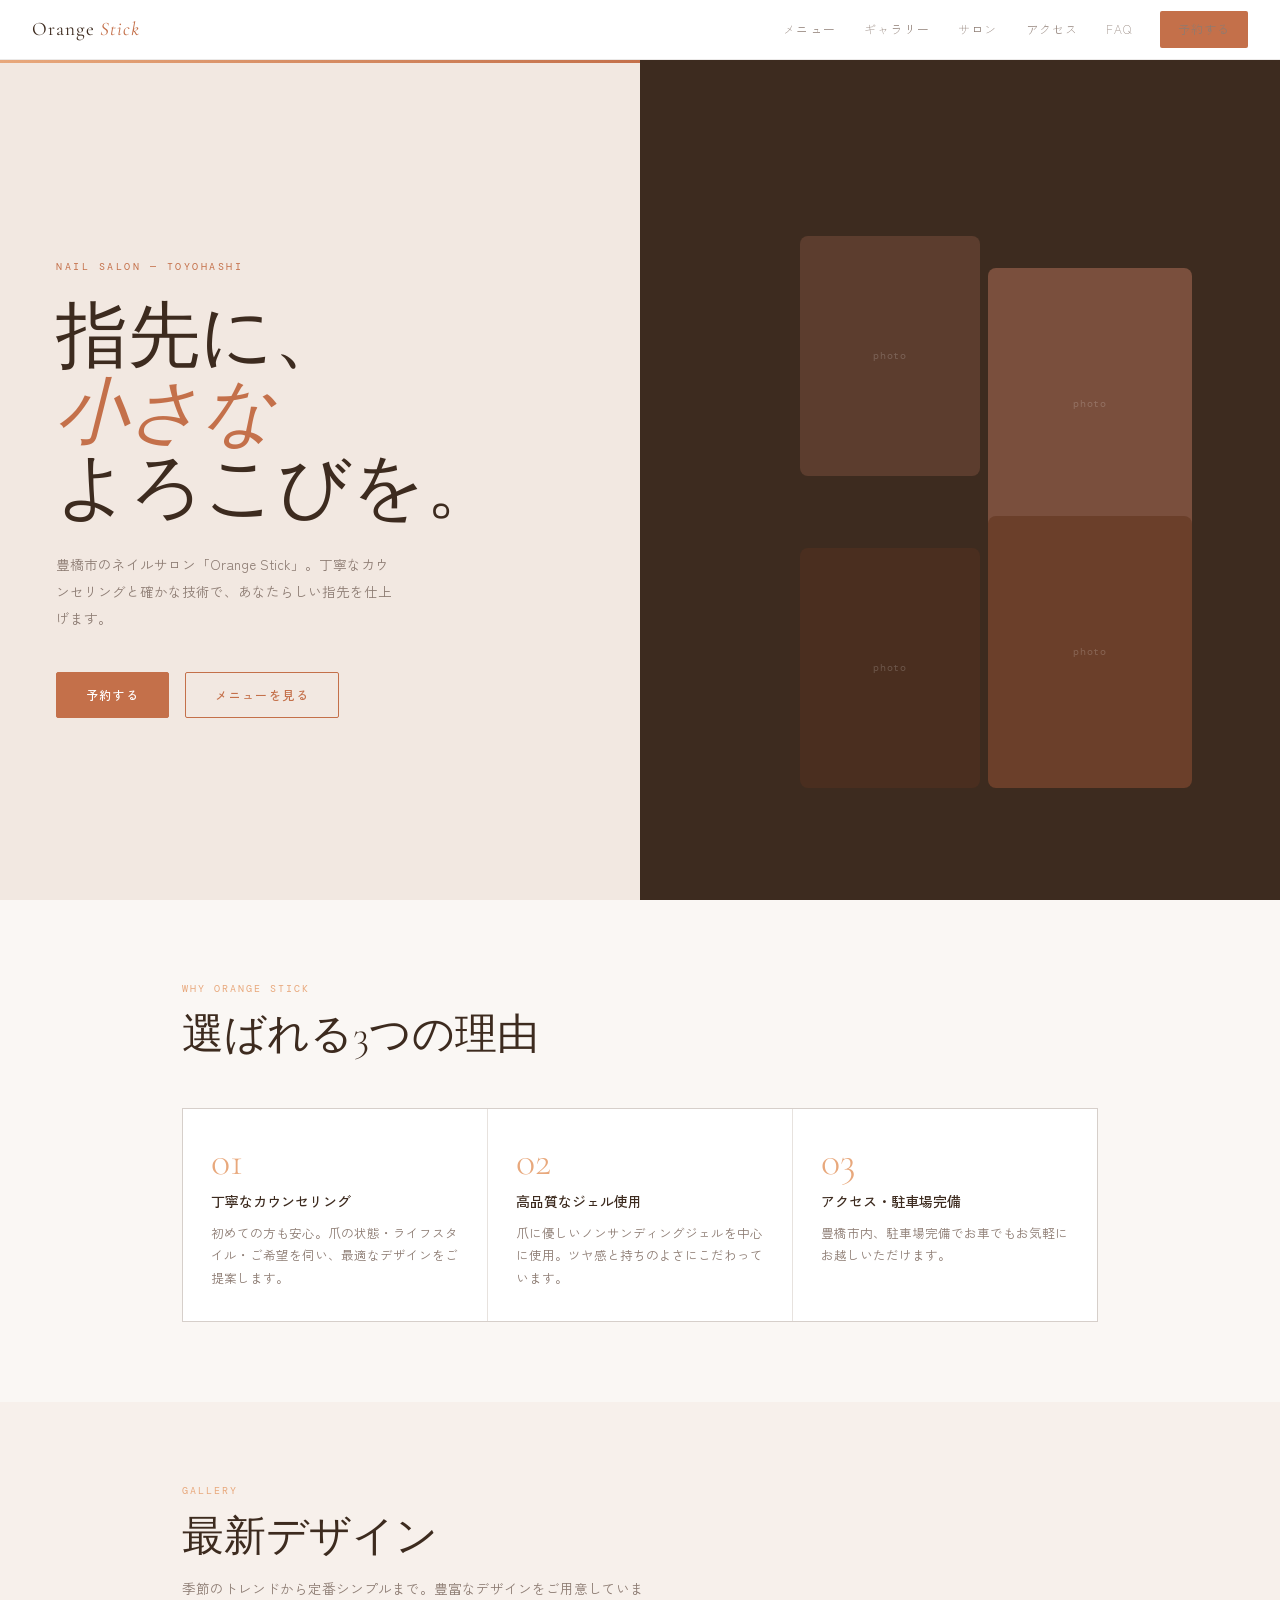
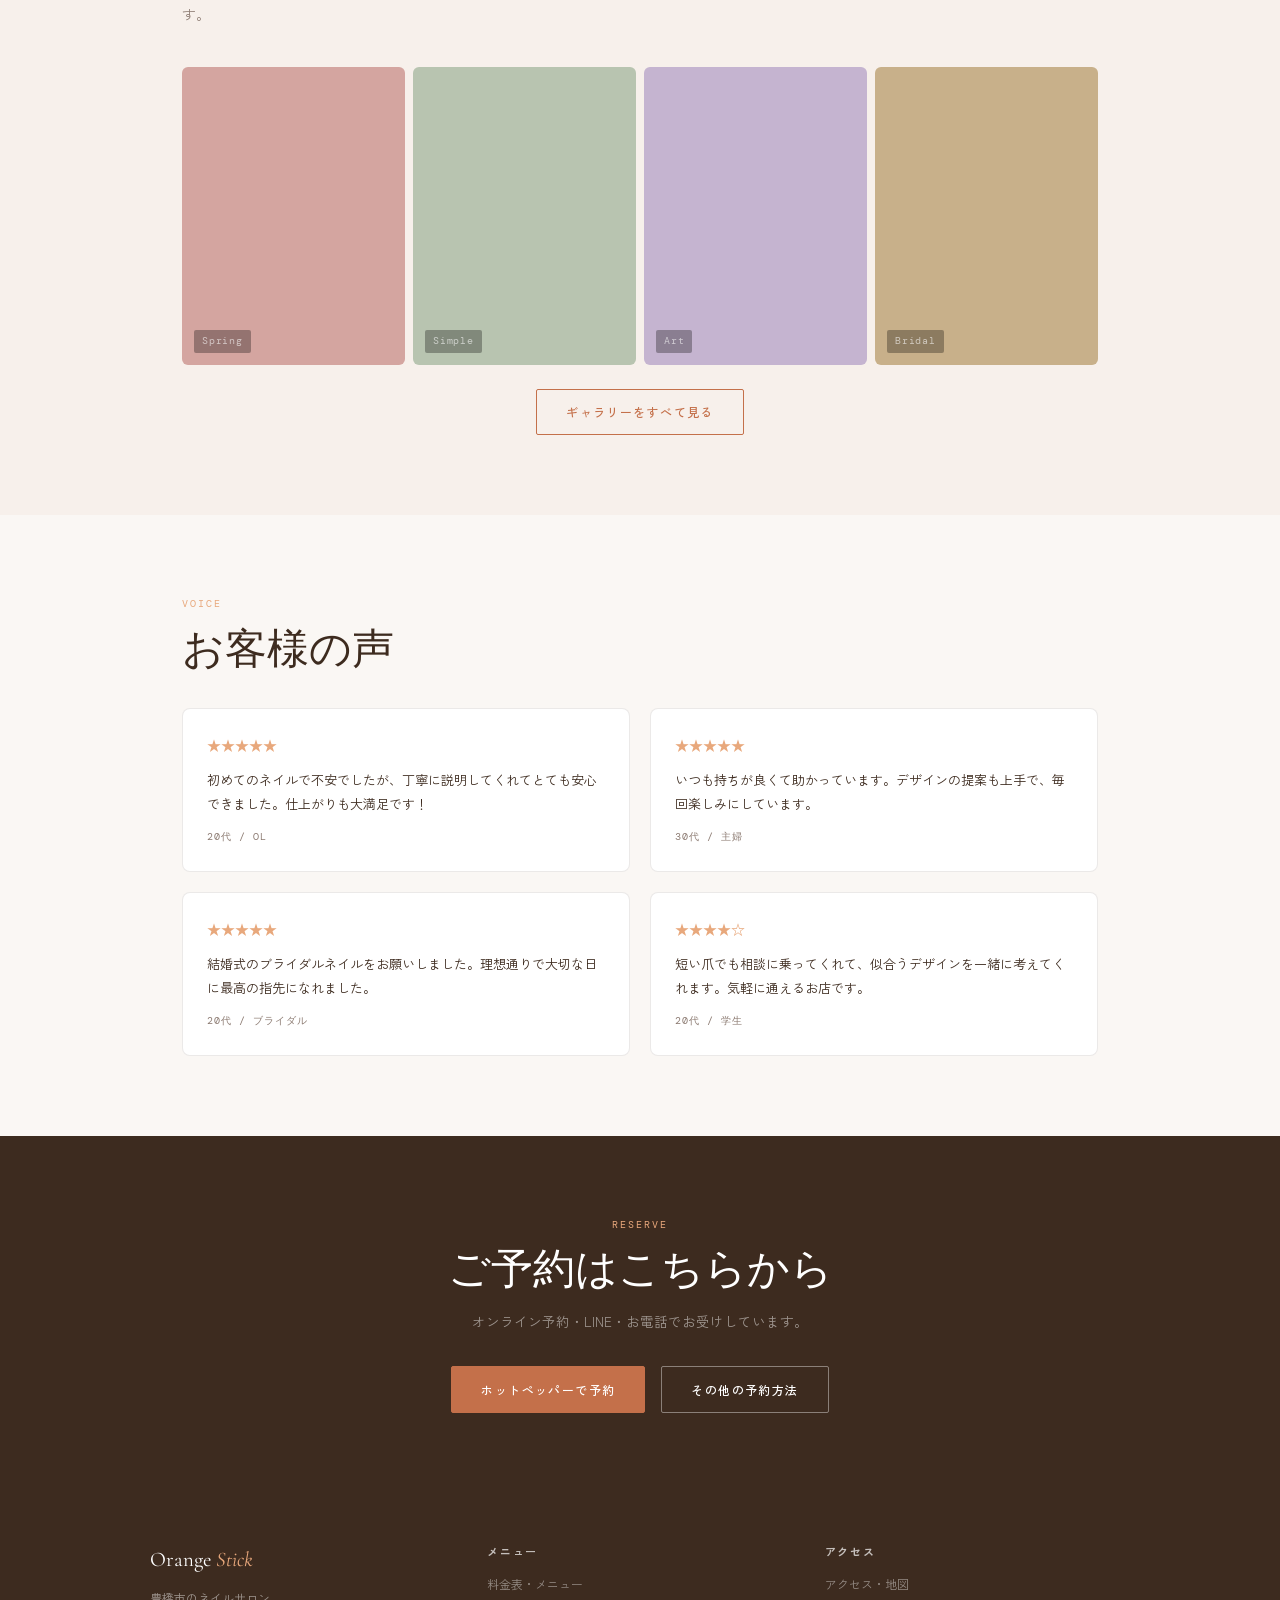
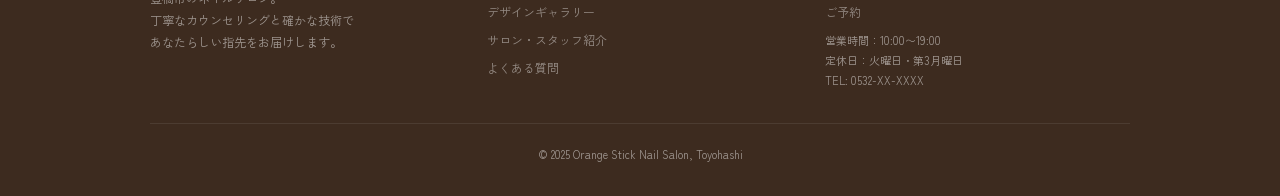
==== index.html @ 8ab4b790 "Add files via upload" ====
<!DOCTYPE html>
<html lang="ja">
<head>
<meta charset="UTF-8">
<meta name="viewport" content="width=device-width, initial-scale=1.0">
<title>Orange Stick — 豊橋のネイルサロン</title>
<link rel="preconnect" href="https://fonts.googleapis.com">
<link rel="preconnect" href="https://fonts.gstatic.com" crossorigin>
<link href="https://fonts.googleapis.com/css2?family=Cormorant+Garamond:ital,wght@0,300;0,400;0,600;1,300;1,400&family=Zen+Kaku+Gothic+New:wght@300;400;500&family=DM+Mono:wght@400;500&display=swap" rel="stylesheet">
<link rel="stylesheet" href="style.css">
<style>
.hero {
  min-height: calc(100vh - var(--nav-h));
  display: grid;
  grid-template-columns: 1fr 1fr;
  overflow: hidden;
}
.hero-left {
  background: var(--blush);
  padding: 5rem 3.5rem 4rem;
  display: flex; flex-direction: column; justify-content: center;
  position: relative;
}
.hero-left::before {
  content: '';
  position: absolute; top: 0; left: 0; right: 0;
  height: 3px;
  background: linear-gradient(90deg, var(--peach), var(--terra));
}
.hero-kicker {
  font-family: var(--mono);
  font-size: 10px;
  letter-spacing: .25em;
  text-transform: uppercase;
  color: var(--terra);
  margin-bottom: 1.5rem;
}
.hero-h1 {
  font-family: var(--serif);
  font-weight: 300;
  font-size: clamp(2.8rem, 6vw, 4.5rem);
  line-height: 1.05;
  margin-bottom: 1.5rem;
  color: var(--deep);
}
.hero-h1 em { font-style: italic; color: var(--terra); }
.hero-sub {
  font-size: 13.5px;
  color: var(--stone);
  line-height: 2;
  max-width: 340px;
  margin-bottom: 2.5rem;
}
.hero-btns { display: flex; gap: 1rem; flex-wrap: wrap; }
.hero-right {
  background: var(--deep);
  display: flex; align-items: center; justify-content: center;
  position: relative;
  overflow: hidden;
}
.hero-right-inner {
  width: 80%; max-width: 320px;
  display: grid; grid-template-columns: 1fr 1fr; grid-template-rows: 1fr 1fr;
  gap: 8px;
}
.nail-ph {
  border-radius: 8px;
  display: flex; align-items: center; justify-content: center;
  font-family: var(--mono); font-size: 10px;
  color: rgba(255,255,255,.2);
  letter-spacing: .08em;
}
.nail-ph:nth-child(1) { background: #5C3D2E; aspect-ratio:3/4; }
.nail-ph:nth-child(2) { background: #7A4F3D; aspect-ratio:3/4; grid-row: span 1; margin-top: 2rem; }
.nail-ph:nth-child(3) { background: #4A2E1F; aspect-ratio:3/4; }
.nail-ph:nth-child(4) { background: #6B3F2A; aspect-ratio:3/4; margin-top: -2rem; }

/* ── 3 STRENGTHS ── */
.strength-grid {
  display: grid; grid-template-columns: repeat(3, 1fr);
  gap: 1px; background: var(--rule);
  border: 1px solid var(--rule);
  margin-top: 3rem;
}
.strength-item {
  background: var(--white);
  padding: 2rem 1.75rem;
}
.strength-num {
  font-family: var(--serif);
  font-size: 2.5rem;
  font-weight: 300;
  color: var(--peach);
  line-height: 1;
  margin-bottom: .5rem;
}
.strength-title { font-weight: 500; font-size: 14px; margin-bottom: .4rem; }
.strength-body { font-size: 12.5px; color: var(--stone); line-height: 1.8; }

/* ── LATEST DESIGNS ── */
.design-row {
  display: grid;
  grid-template-columns: repeat(4, 1fr);
  gap: 8px; margin-top: 2rem;
}
.design-ph {
  aspect-ratio: 3/4;
  border-radius: 6px;
  display: flex; align-items: flex-end;
  padding: .75rem;
  position: relative;
  overflow: hidden;
}
.design-ph::after {
  content: attr(data-label);
  font-family: var(--mono); font-size: 10px;
  letter-spacing: .08em;
  color: rgba(255,255,255,.6);
  background: rgba(0,0,0,.3);
  padding: 2px 8px; border-radius: 2px;
}
.design-ph:nth-child(1) { background: #D4A5A0; }
.design-ph:nth-child(2) { background: #B8C4B0; }
.design-ph:nth-child(3) { background: #C5B4D0; }
.design-ph:nth-child(4) { background: #C8B08A; }

/* ── VOICE ── */
.voice-grid { display: grid; grid-template-columns: 1fr 1fr; gap: 1.25rem; margin-top: 2rem; }
.voice-card {
  background: var(--white);
  border: 1px solid var(--rule);
  border-radius: 8px;
  padding: 1.5rem;
}
.voice-stars { color: var(--peach); font-size: 14px; margin-bottom: .6rem; }
.voice-text { font-size: 13px; line-height: 1.85; color: var(--deep); margin-bottom: .75rem; }
.voice-name { font-family: var(--mono); font-size: 10px; letter-spacing: .1em; color: var(--stone); }

@media (max-width: 680px) {
  .hero { grid-template-columns: 1fr; }
  .hero-right { min-height: 50vw; }
  .strength-grid { grid-template-columns: 1fr; }
  .design-row { grid-template-columns: 1fr 1fr; }
  .voice-grid { grid-template-columns: 1fr; }
}
</style>
</head>
<body>
<nav>
  <a href="index.html" class="nav-logo">Orange <span>Stick</span></a>
  <div class="nav-links" id="nav-links">
    <a href="menu.html">メニュー</a>
    <a href="gallery.html">ギャラリー</a>
    <a href="salon.html">サロン</a>
    <a href="access.html">アクセス</a>
    <a href="faq.html">FAQ</a>
    <a href="reserve.html" class="nav-reserve">予約する</a>
  </div>
  <button class="nav-hamburger" aria-label="メニュー" onclick="document.getElementById('nav-links').classList.toggle('open')">
    <svg width="22" height="22" viewBox="0 0 22 22" fill="none" stroke="#3D2B1F" stroke-width="1.5" stroke-linecap="round">
      <line x1="3" y1="7" x2="19" y2="7"/><line x1="3" y1="11" x2="19" y2="11"/><line x1="3" y1="15" x2="19" y2="15"/>
    </svg>
  </button>
</nav>

<!-- HERO -->
<div class="hero">
  <div class="hero-left">
    <div class="hero-kicker">Nail Salon — Toyohashi</div>
    <h1 class="hero-h1">指先に、<br><em>小さな</em><br>よろこびを。</h1>
    <p class="hero-sub">豊橋市のネイルサロン「Orange Stick」。丁寧なカウンセリングと確かな技術で、あなたらしい指先を仕上げます。</p>
    <div class="hero-btns">
      <a href="reserve.html" class="btn btn-primary">予約する</a>
      <a href="menu.html" class="btn btn-outline">メニューを見る</a>
    </div>
  </div>
  <div class="hero-right">
    <div class="hero-right-inner">
      <div class="nail-ph" data-label="Spring">photo</div>
      <div class="nail-ph" data-label="Simple">photo</div>
      <div class="nail-ph" data-label="Art">photo</div>
      <div class="nail-ph" data-label="Bridal">photo</div>
    </div>
  </div>
</div>

<!-- 3 STRENGTHS -->
<section>
  <div class="container">
    <div class="sec-eyebrow">Why Orange Stick</div>
    <h2 class="sec-h2 reveal">選ばれる3つの理由</h2>
    <div class="strength-grid reveal">
      <div class="strength-item">
        <div class="strength-num">01</div>
        <div class="strength-title">丁寧なカウンセリング</div>
        <div class="strength-body">初めての方も安心。爪の状態・ライフスタイル・ご希望を伺い、最適なデザインをご提案します。</div>
      </div>
      <div class="strength-item">
        <div class="strength-num">02</div>
        <div class="strength-title">高品質なジェル使用</div>
        <div class="strength-body">爪に優しいノンサンディングジェルを中心に使用。ツヤ感と持ちのよさにこだわっています。</div>
      </div>
      <div class="strength-item">
        <div class="strength-num">03</div>
        <div class="strength-title">アクセス・駐車場完備</div>
        <div class="strength-body">豊橋市内、駐車場完備でお車でもお気軽にお越しいただけます。</div>
      </div>
    </div>
  </div>
</section>

<!-- LATEST DESIGNS -->
<section class="alt">
  <div class="container">
    <div class="sec-eyebrow">Gallery</div>
    <h2 class="sec-h2 reveal">最新デザイン</h2>
    <p class="sec-lead reveal">季節のトレンドから定番シンプルまで。豊富なデザインをご用意しています。</p>
    <div class="design-row reveal">
      <div class="design-ph" data-label="Spring"></div>
      <div class="design-ph" data-label="Simple"></div>
      <div class="design-ph" data-label="Art"></div>
      <div class="design-ph" data-label="Bridal"></div>
    </div>
    <div style="margin-top:1.5rem; text-align:center;">
      <a href="gallery.html" class="btn btn-outline">ギャラリーをすべて見る</a>
    </div>
  </div>
</section>

<!-- VOICE -->
<section>
  <div class="container">
    <div class="sec-eyebrow">Voice</div>
    <h2 class="sec-h2 reveal">お客様の声</h2>
    <div class="voice-grid reveal">
      <div class="voice-card">
        <div class="voice-stars">★★★★★</div>
        <p class="voice-text">初めてのネイルで不安でしたが、丁寧に説明してくれてとても安心できました。仕上がりも大満足です！</p>
        <div class="voice-name">20代 / OL</div>
      </div>
      <div class="voice-card">
        <div class="voice-stars">★★★★★</div>
        <p class="voice-text">いつも持ちが良くて助かっています。デザインの提案も上手で、毎回楽しみにしています。</p>
        <div class="voice-name">30代 / 主婦</div>
      </div>
      <div class="voice-card">
        <div class="voice-stars">★★★★★</div>
        <p class="voice-text">結婚式のブライダルネイルをお願いしました。理想通りで大切な日に最高の指先になれました。</p>
        <div class="voice-name">20代 / ブライダル</div>
      </div>
      <div class="voice-card">
        <div class="voice-stars">★★★★☆</div>
        <p class="voice-text">短い爪でも相談に乗ってくれて、似合うデザインを一緒に考えてくれます。気軽に通えるお店です。</p>
        <div class="voice-name">20代 / 学生</div>
      </div>
    </div>
  </div>
</section>

<!-- CTA -->
<section style="background: var(--deep); text-align:center; padding: 5rem 0;">
  <div class="container">
    <div class="sec-eyebrow" style="color: var(--peach);">Reserve</div>
    <h2 class="sec-h2 reveal" style="color: var(--white);">ご予約はこちらから</h2>
    <p class="sec-lead reveal" style="color: rgba(255,255,255,.5); margin: 0 auto 2rem;">オンライン予約・LINE・お電話でお受けしています。</p>
    <div style="display:flex; gap:1rem; justify-content:center; flex-wrap:wrap;" class="reveal">
      <a href="https://beauty.hotpepper.jp/" class="btn btn-primary" target="_blank">ホットペッパーで予約</a>
      <a href="reserve.html" class="btn btn-outline" style="border-color:rgba(255,255,255,.4); color:#fff;">その他の予約方法</a>
    </div>
  </div>
</section>

<footer>
  <div class="footer-inner">
    <div>
      <div class="footer-logo">Orange <span>Stick</span></div>
      <p class="footer-desc">豊橋市のネイルサロン。<br>丁寧なカウンセリングと確かな技術で<br>あなたらしい指先をお届けします。</p>
    </div>
    <div class="footer-col">
      <h4>メニュー</h4>
      <a href="menu.html">料金表・メニュー</a>
      <a href="gallery.html">デザインギャラリー</a>
      <a href="salon.html">サロン・スタッフ紹介</a>
      <a href="faq.html">よくある質問</a>
    </div>
    <div class="footer-col">
      <h4>アクセス</h4>
      <a href="access.html">アクセス・地図</a>
      <a href="reserve.html">ご予約</a>
      <p style="font-size:11px; margin-top:.5rem; line-height:1.8;">営業時間：10:00〜19:00<br>定休日：火曜日・第3月曜日<br>TEL: 0532-XX-XXXX</p>
    </div>
  </div>
  <div class="footer-bottom">© 2025 Orange Stick Nail Salon, Toyohashi</div>
</footer>

<script>
const obs = new IntersectionObserver(e => e.forEach(x => x.isIntersecting && x.target.classList.add('visible')), { threshold: .1 });
document.querySelectorAll('.reveal').forEach((el, i) => { el.style.transitionDelay = (i % 3) * .1 + 's'; obs.observe(el); });
</script>
</body>
</html>
---- style.css ----
/* ===== ORANGE STICK — SHARED STYLES ===== */
*, *::before, *::after { box-sizing: border-box; margin: 0; padding: 0; }

:root {
  --blush:   #F2E8E1;
  --peach:   #E8A87C;
  --terra:   #C4704A;
  --deep:    #3D2B1F;
  --cream:   #FAF7F4;
  --stone:   #8C7B72;
  --light:   #F7F0EB;
  --white:   #FFFFFF;
  --rule:    rgba(61,43,31,.10);
  --serif:   'Cormorant Garamond', Georgia, serif;
  --sans:    'Zen Kaku Gothic New', 'Noto Sans JP', sans-serif;
  --mono:    'DM Mono', monospace;
  --nav-h:   60px;
}

html { scroll-behavior: smooth; }
body {
  background: var(--cream);
  color: var(--deep);
  font-family: var(--sans);
  font-size: 15px;
  line-height: 1.85;
}

/* ── FONTS ── */
@import url('https://fonts.googleapis.com/css2?family=Cormorant+Garamond:ital,wght@0,300;0,400;0,600;1,300;1,400&family=Zen+Kaku+Gothic+New:wght@300;400;500&family=DM+Mono:wght@400;500&display=swap');

/* ── NAV ── */
nav {
  position: sticky; top: 0; z-index: 100;
  height: var(--nav-h);
  background: var(--white);
  border-bottom: 1px solid var(--rule);
  display: flex; align-items: center; justify-content: space-between;
  padding: 0 2rem;
}
.nav-logo {
  font-family: var(--serif);
  font-size: 1.2rem;
  font-weight: 400;
  letter-spacing: .05em;
  color: var(--deep);
  text-decoration: none;
}
.nav-logo span { color: var(--terra); font-style: italic; }
.nav-links { display: flex; gap: 1.75rem; align-items: center; }
.nav-links a {
  font-family: var(--sans);
  font-size: 12px;
  font-weight: 300;
  letter-spacing: .1em;
  color: var(--stone);
  text-decoration: none;
  transition: color .2s;
}
.nav-links a:hover, .nav-links a.active { color: var(--terra); }
.nav-reserve {
  font-family: var(--sans);
  font-size: 11px;
  font-weight: 500;
  letter-spacing: .12em;
  padding: .45rem 1.1rem;
  background: var(--terra);
  color: var(--white);
  border-radius: 2px;
  text-decoration: none;
  transition: background .2s;
}
.nav-reserve:hover { background: var(--deep); }
.nav-hamburger { display: none; background: none; border: none; cursor: pointer; }

/* ── CONTAINER ── */
.container { max-width: 980px; margin: 0 auto; padding: 0 2rem; }

/* ── SECTION ── */
section { padding: 5rem 0; }
section.alt { background: var(--light); }
.sec-eyebrow {
  font-family: var(--mono);
  font-size: 10px;
  letter-spacing: .2em;
  text-transform: uppercase;
  color: var(--peach);
  margin-bottom: .75rem;
}
.sec-h2 {
  font-family: var(--serif);
  font-weight: 300;
  font-size: clamp(1.8rem, 4vw, 2.6rem);
  line-height: 1.2;
  margin-bottom: .75rem;
}
.sec-lead {
  font-size: 13.5px;
  color: var(--stone);
  max-width: 480px;
  line-height: 1.95;
  margin-bottom: 2.5rem;
}

/* ── BUTTONS ── */
.btn {
  display: inline-block;
  font-family: var(--sans);
  font-size: 12px;
  font-weight: 500;
  letter-spacing: .12em;
  padding: .7rem 1.8rem;
  border-radius: 2px;
  text-decoration: none;
  transition: .2s;
  cursor: pointer;
}
.btn-primary { background: var(--terra); color: var(--white); border: 1px solid var(--terra); }
.btn-primary:hover { background: var(--deep); border-color: var(--deep); }
.btn-outline { background: transparent; color: var(--terra); border: 1px solid var(--terra); }
.btn-outline:hover { background: var(--terra); color: var(--white); }

/* ── FOOTER ── */
footer {
  background: var(--deep);
  color: rgba(255,255,255,.5);
  padding: 3rem 2rem 2rem;
}
.footer-inner {
  max-width: 980px; margin: 0 auto;
  display: grid; grid-template-columns: 1fr 1fr 1fr;
  gap: 2rem; padding-bottom: 2rem;
  border-bottom: 1px solid rgba(255,255,255,.08);
}
.footer-logo {
  font-family: var(--serif);
  font-size: 1.3rem;
  color: var(--white);
  margin-bottom: .5rem;
}
.footer-logo span { color: var(--peach); font-style: italic; }
.footer-desc { font-size: 12px; line-height: 1.8; }
.footer-col h4 { font-size: 11px; letter-spacing: .15em; color: rgba(255,255,255,.7); margin-bottom: .75rem; text-transform: uppercase; }
.footer-col a { display: block; font-size: 12px; color: rgba(255,255,255,.45); text-decoration: none; margin-bottom: .35rem; transition: color .2s; }
.footer-col a:hover { color: var(--peach); }
.footer-bottom { max-width: 980px; margin: 1.25rem auto 0; font-size: 11px; text-align: center; }

/* ── REVEAL ANIMATION ── */
.reveal { opacity: 0; transform: translateY(16px); transition: opacity .6s ease, transform .6s ease; }
.reveal.visible { opacity: 1; transform: translateY(0); }

/* ── MOBILE ── */
@media (max-width: 680px) {
  .nav-links { display: none; }
  .nav-links.open { display: flex; flex-direction: column; position: fixed; top: var(--nav-h); left: 0; right: 0; background: var(--white); padding: 1.5rem 2rem; border-bottom: 1px solid var(--rule); gap: 1rem; z-index: 99; }
  .nav-hamburger { display: block; }
  .footer-inner { grid-template-columns: 1fr; gap: 1.5rem; }
  section { padding: 3.5rem 0; }
  .container { padding: 0 1.25rem; }
}
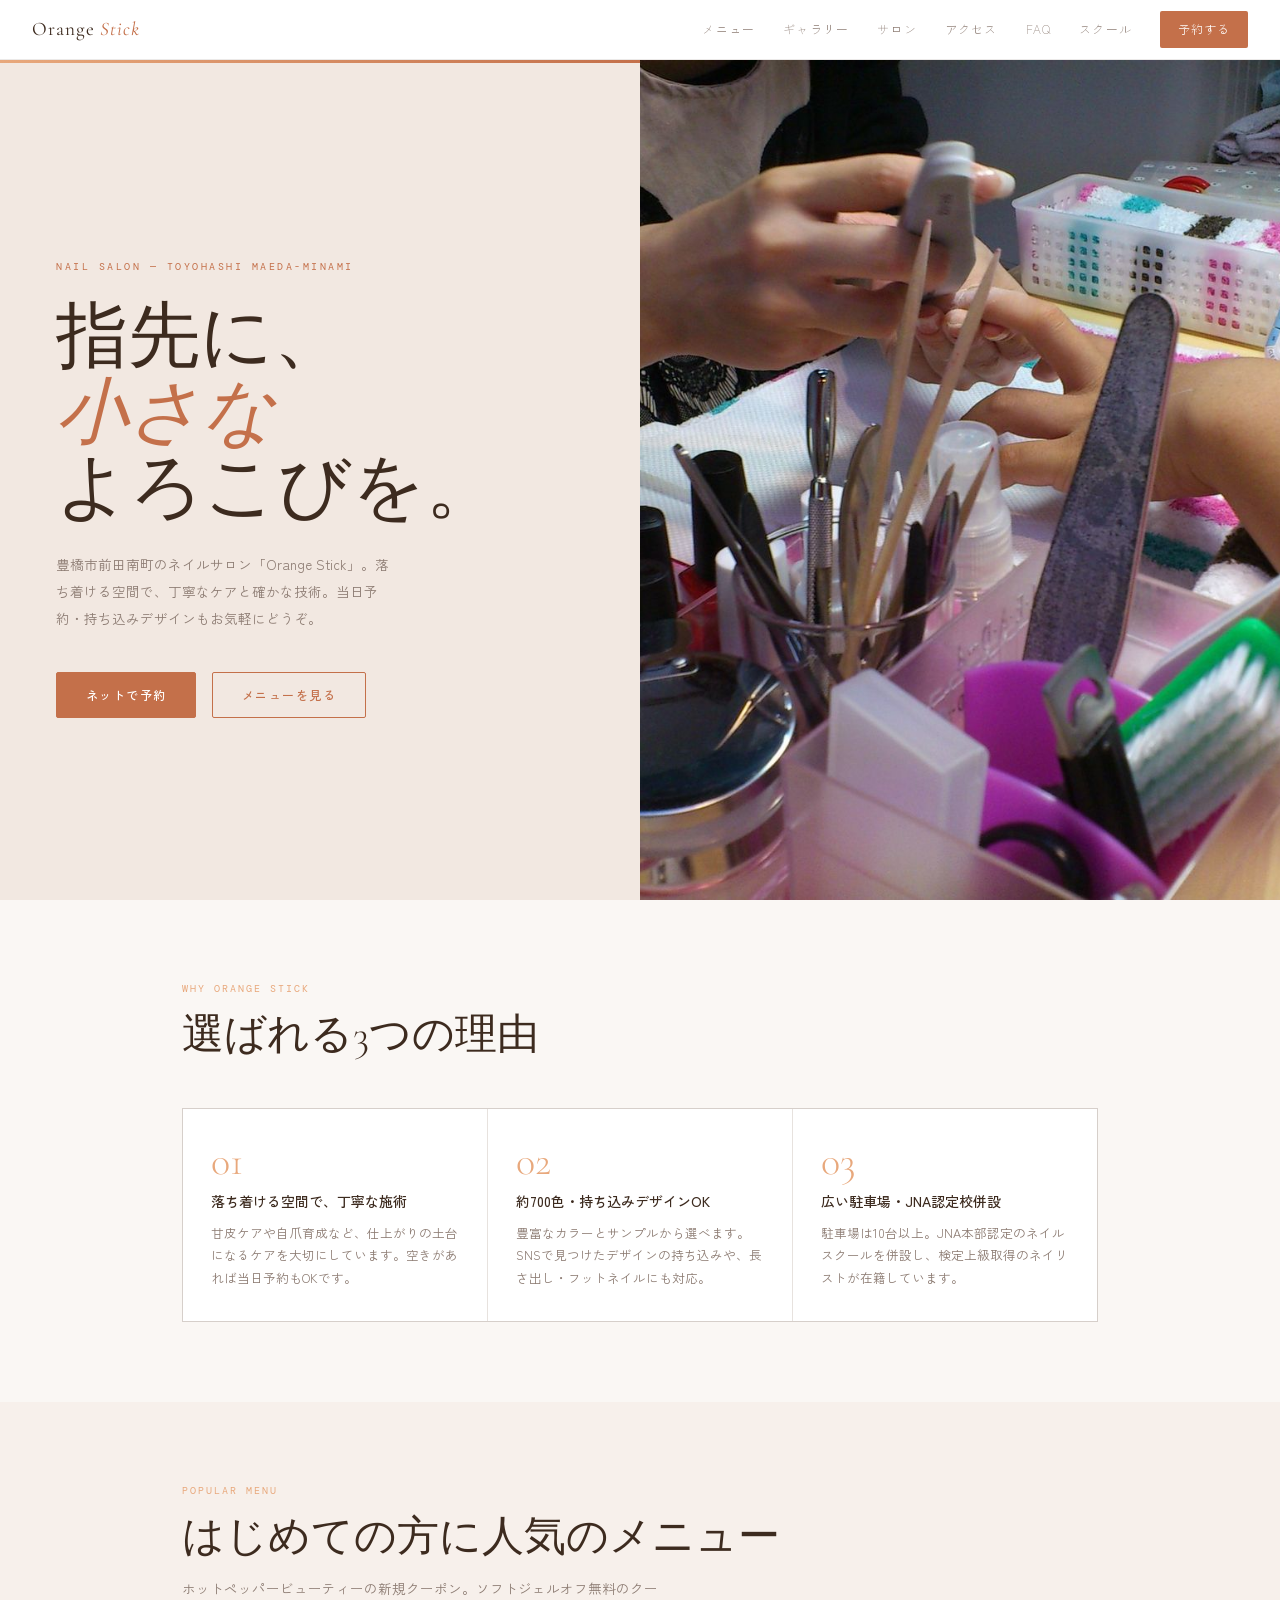
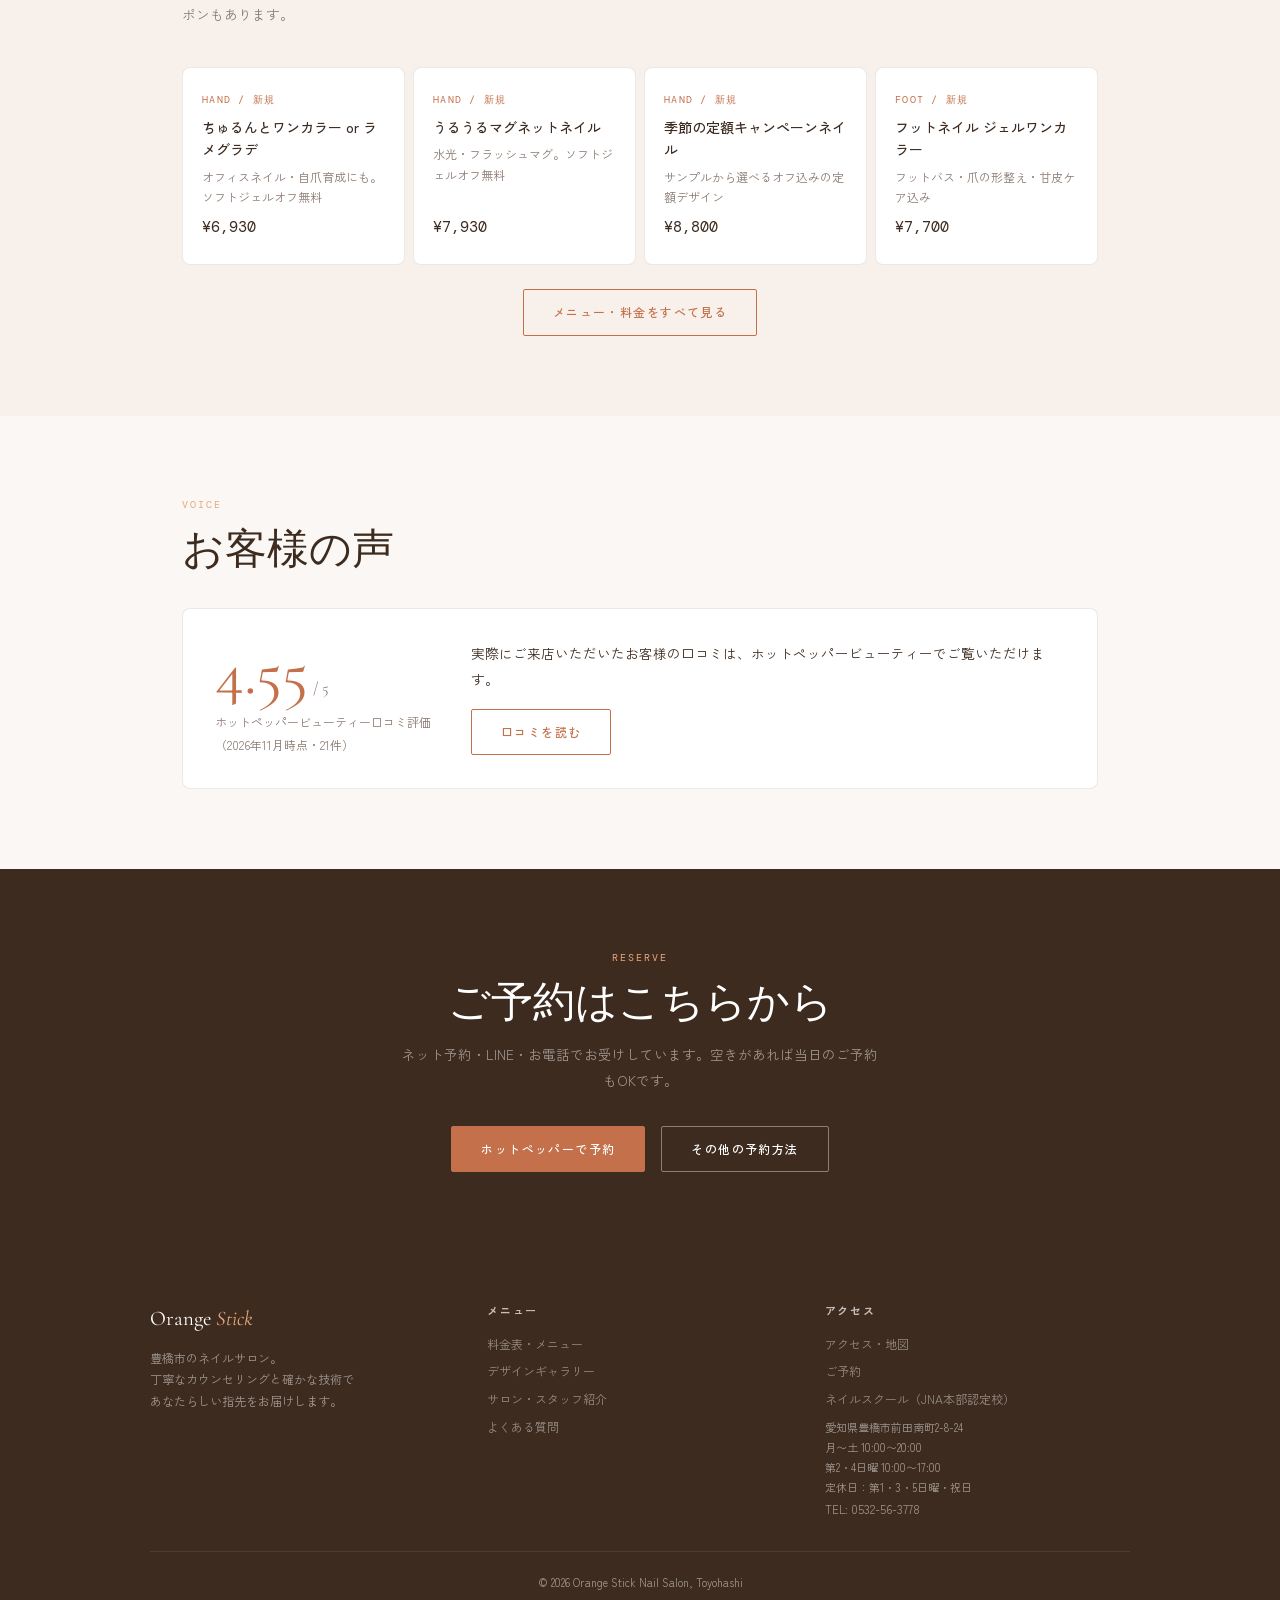
==== commit 49844c2b: "Add files via upload" ====
--- a/index.html
+++ b/index.html
@@ -58,11 +58,7 @@
   position: relative;
   overflow: hidden;
 }
-.hero-right-inner {
-  width: 80%; max-width: 320px;
-  display: grid; grid-template-columns: 1fr 1fr; grid-template-rows: 1fr 1fr;
-  gap: 8px;
-}
+.hero-right img { position:absolute; inset:0; width:100%; height:100%; object-fit:cover; }
 .nail-ph {
   border-radius: 8px;
   display: flex; align-items: center; justify-content: center;
@@ -119,10 +115,15 @@
   background: rgba(0,0,0,.3);
   padding: 2px 8px; border-radius: 2px;
 }
-.design-ph:nth-child(1) { background: #D4A5A0; }
-.design-ph:nth-child(2) { background: #B8C4B0; }
-.design-ph:nth-child(3) { background: #C5B4D0; }
-.design-ph:nth-child(4) { background: #C8B08A; }
+.pop-card { background: var(--white); border: 1px solid var(--rule); border-radius: 8px; padding: 1.4rem 1.2rem; display:flex; flex-direction:column; gap:.4rem; text-decoration:none; color:inherit; transition:border-color .2s; }
+.pop-card:hover { border-color: var(--terra); }
+.pop-tag { font-family: var(--mono); font-size: 10px; letter-spacing:.12em; color: var(--terra); }
+.pop-name { font-size: 14px; font-weight: 500; line-height:1.6; }
+.pop-desc { font-size: 12px; color: var(--stone); line-height:1.7; flex:1; }
+.pop-price { font-family: var(--mono); font-size: 15px; color: var(--deep); }
+.rating-box { display:flex; gap:2.5rem; align-items:center; flex-wrap:wrap; background: var(--white); border:1px solid var(--rule); border-radius:8px; padding:2rem; margin-top:2rem; }
+.rating-num { font-family: var(--serif); font-size: 4rem; line-height:1; color: var(--terra); }
+.rating-num small { font-size: 1rem; color: var(--stone); margin-left:.3rem; }
 
 /* ── VOICE ── */
 .voice-grid { display: grid; grid-template-columns: 1fr 1fr; gap: 1.25rem; margin-top: 2rem; }
@@ -140,8 +141,7 @@
   .hero { grid-template-columns: 1fr; }
   .hero-right { min-height: 50vw; }
   .strength-grid { grid-template-columns: 1fr; }
-  .design-row { grid-template-columns: 1fr 1fr; }
-  .voice-grid { grid-template-columns: 1fr; }
+  .design-row { grid-template-columns: 1fr; }
 }
 </style>
 </head>
@@ -154,6 +154,7 @@
     <a href="salon.html">サロン</a>
     <a href="access.html">アクセス</a>
     <a href="faq.html">FAQ</a>
+    <a href="https://lpirie16-ship-it.github.io/orangestick-school/" target="_blank">スクール</a>
     <a href="reserve.html" class="nav-reserve">予約する</a>
   </div>
   <button class="nav-hamburger" aria-label="メニュー" onclick="document.getElementById('nav-links').classList.toggle('open')">
@@ -166,22 +167,18 @@
 <!-- HERO -->
 <div class="hero">
   <div class="hero-left">
-    <div class="hero-kicker">Nail Salon — Toyohashi</div>
+    <div class="hero-kicker">Nail Salon — Toyohashi Maeda-minami</div>
     <h1 class="hero-h1">指先に、<br><em>小さな</em><br>よろこびを。</h1>
-    <p class="hero-sub">豊橋市のネイルサロン「Orange Stick」。丁寧なカウンセリングと確かな技術で、あなたらしい指先を仕上げます。</p>
+    <p class="hero-sub">豊橋市前田南町のネイルサロン「Orange Stick」。落ち着ける空間で、丁寧なケアと確かな技術。当日予約・持ち込みデザインもお気軽にどうぞ。</p>
     <div class="hero-btns">
-      <a href="reserve.html" class="btn btn-primary">予約する</a>
+      <a href="https://beauty.hotpepper.jp/kr/slnH000633791/" target="_blank" class="btn btn-primary">ネットで予約</a>
       <a href="menu.html" class="btn btn-outline">メニューを見る</a>
     </div>
   </div>
   <div class="hero-right">
-    <div class="hero-right-inner">
-      <div class="nail-ph" data-label="Spring">photo</div>
-      <div class="nail-ph" data-label="Simple">photo</div>
-      <div class="nail-ph" data-label="Art">photo</div>
-      <div class="nail-ph" data-label="Bridal">photo</div>
-    </div>
-  </div>
+    <img src="images/hero.jpg" alt="オレンジスティックでのネイルケアの様子">
+  </div>
+</div>
 </div>
 
 <!-- 3 STRENGTHS -->
@@ -192,18 +189,18 @@
     <div class="strength-grid reveal">
       <div class="strength-item">
         <div class="strength-num">01</div>
-        <div class="strength-title">丁寧なカウンセリング</div>
-        <div class="strength-body">初めての方も安心。爪の状態・ライフスタイル・ご希望を伺い、最適なデザインをご提案します。</div>
+        <div class="strength-title">落ち着ける空間で、丁寧な施術</div>
+        <div class="strength-body">甘皮ケアや自爪育成など、仕上がりの土台になるケアを大切にしています。空きがあれば当日予約もOKです。</div>
       </div>
       <div class="strength-item">
         <div class="strength-num">02</div>
-        <div class="strength-title">高品質なジェル使用</div>
-        <div class="strength-body">爪に優しいノンサンディングジェルを中心に使用。ツヤ感と持ちのよさにこだわっています。</div>
+        <div class="strength-title">約700色・持ち込みデザインOK</div>
+        <div class="strength-body">豊富なカラーとサンプルから選べます。SNSで見つけたデザインの持ち込みや、長さ出し・フットネイルにも対応。</div>
       </div>
       <div class="strength-item">
         <div class="strength-num">03</div>
-        <div class="strength-title">アクセス・駐車場完備</div>
-        <div class="strength-body">豊橋市内、駐車場完備でお車でもお気軽にお越しいただけます。</div>
+        <div class="strength-title">広い駐車場・JNA認定校併設</div>
+        <div class="strength-body">駐車場は10台以上。JNA本部認定のネイルスクールを併設し、検定上級取得のネイリストが在籍しています。</div>
       </div>
     </div>
   </div>
@@ -212,17 +209,17 @@
 <!-- LATEST DESIGNS -->
 <section class="alt">
   <div class="container">
-    <div class="sec-eyebrow">Gallery</div>
-    <h2 class="sec-h2 reveal">最新デザイン</h2>
-    <p class="sec-lead reveal">季節のトレンドから定番シンプルまで。豊富なデザインをご用意しています。</p>
+    <div class="sec-eyebrow">Popular Menu</div>
+    <h2 class="sec-h2 reveal">はじめての方に人気のメニュー</h2>
+    <p class="sec-lead reveal">ホットペッパービューティーの新規クーポン。ソフトジェルオフ無料のクーポンもあります。</p>
     <div class="design-row reveal">
-      <div class="design-ph" data-label="Spring"></div>
-      <div class="design-ph" data-label="Simple"></div>
-      <div class="design-ph" data-label="Art"></div>
-      <div class="design-ph" data-label="Bridal"></div>
+      <a class="pop-card" href="https://beauty.hotpepper.jp/kr/slnH000633791/coupon/" target="_blank"><span class="pop-tag">HAND / 新規</span><span class="pop-name">ちゅるんとワンカラー or ラメグラデ</span><span class="pop-desc">オフィスネイル・自爪育成にも。ソフトジェルオフ無料</span><span class="pop-price">¥6,930</span></a>
+      <a class="pop-card" href="https://beauty.hotpepper.jp/kr/slnH000633791/coupon/" target="_blank"><span class="pop-tag">HAND / 新規</span><span class="pop-name">うるうるマグネットネイル</span><span class="pop-desc">水光・フラッシュマグ。ソフトジェルオフ無料</span><span class="pop-price">¥7,930</span></a>
+      <a class="pop-card" href="https://beauty.hotpepper.jp/kr/slnH000633791/coupon/" target="_blank"><span class="pop-tag">HAND / 新規</span><span class="pop-name">季節の定額キャンペーンネイル</span><span class="pop-desc">サンプルから選べるオフ込みの定額デザイン</span><span class="pop-price">¥8,800</span></a>
+      <a class="pop-card" href="https://beauty.hotpepper.jp/kr/slnH000633791/coupon/" target="_blank"><span class="pop-tag">FOOT / 新規</span><span class="pop-name">フットネイル ジェルワンカラー</span><span class="pop-desc">フットバス・爪の形整え・甘皮ケア込み</span><span class="pop-price">¥7,700</span></a>
     </div>
     <div style="margin-top:1.5rem; text-align:center;">
-      <a href="gallery.html" class="btn btn-outline">ギャラリーをすべて見る</a>
+      <a href="menu.html" class="btn btn-outline">メニュー・料金をすべて見る</a>
     </div>
   </div>
 </section>
@@ -232,26 +229,11 @@
   <div class="container">
     <div class="sec-eyebrow">Voice</div>
     <h2 class="sec-h2 reveal">お客様の声</h2>
-    <div class="voice-grid reveal">
-      <div class="voice-card">
-        <div class="voice-stars">★★★★★</div>
-        <p class="voice-text">初めてのネイルで不安でしたが、丁寧に説明してくれてとても安心できました。仕上がりも大満足です！</p>
-        <div class="voice-name">20代 / OL</div>
-      </div>
-      <div class="voice-card">
-        <div class="voice-stars">★★★★★</div>
-        <p class="voice-text">いつも持ちが良くて助かっています。デザインの提案も上手で、毎回楽しみにしています。</p>
-        <div class="voice-name">30代 / 主婦</div>
-      </div>
-      <div class="voice-card">
-        <div class="voice-stars">★★★★★</div>
-        <p class="voice-text">結婚式のブライダルネイルをお願いしました。理想通りで大切な日に最高の指先になれました。</p>
-        <div class="voice-name">20代 / ブライダル</div>
-      </div>
-      <div class="voice-card">
-        <div class="voice-stars">★★★★☆</div>
-        <p class="voice-text">短い爪でも相談に乗ってくれて、似合うデザインを一緒に考えてくれます。気軽に通えるお店です。</p>
-        <div class="voice-name">20代 / 学生</div>
+    <div class="rating-box reveal">
+      <div><div class="rating-num">4.55<small>/ 5</small></div><div style="font-size:12px;color:var(--stone);margin-top:.4rem">ホットペッパービューティー口コミ評価<br>（2026年11月時点・21件）</div></div>
+      <div style="flex:1;min-width:240px">
+        <p style="font-size:13.5px;line-height:1.9;margin-bottom:1rem">実際にご来店いただいたお客様の口コミは、ホットペッパービューティーでご覧いただけます。</p>
+        <a href="https://beauty.hotpepper.jp/kr/slnH000633791/review/" target="_blank" class="btn btn-outline">口コミを読む</a>
       </div>
     </div>
   </div>
@@ -262,9 +244,9 @@
   <div class="container">
     <div class="sec-eyebrow" style="color: var(--peach);">Reserve</div>
     <h2 class="sec-h2 reveal" style="color: var(--white);">ご予約はこちらから</h2>
-    <p class="sec-lead reveal" style="color: rgba(255,255,255,.5); margin: 0 auto 2rem;">オンライン予約・LINE・お電話でお受けしています。</p>
+    <p class="sec-lead reveal" style="color: rgba(255,255,255,.5); margin: 0 auto 2rem;">ネット予約・LINE・お電話でお受けしています。空きがあれば当日のご予約もOKです。</p>
     <div style="display:flex; gap:1rem; justify-content:center; flex-wrap:wrap;" class="reveal">
-      <a href="https://beauty.hotpepper.jp/" class="btn btn-primary" target="_blank">ホットペッパーで予約</a>
+      <a href="https://beauty.hotpepper.jp/kr/slnH000633791/" class="btn btn-primary" target="_blank">ホットペッパーで予約</a>
       <a href="reserve.html" class="btn btn-outline" style="border-color:rgba(255,255,255,.4); color:#fff;">その他の予約方法</a>
     </div>
   </div>
@@ -287,10 +269,10 @@
       <h4>アクセス</h4>
       <a href="access.html">アクセス・地図</a>
       <a href="reserve.html">ご予約</a>
-      <p style="font-size:11px; margin-top:.5rem; line-height:1.8;">営業時間：10:00〜19:00<br>定休日：火曜日・第3月曜日<br>TEL: 0532-XX-XXXX</p>
-    </div>
-  </div>
-  <div class="footer-bottom">© 2025 Orange Stick Nail Salon, Toyohashi</div>
+      <a href="https://lpirie16-ship-it.github.io/orangestick-school/" target="_blank">ネイルスクール（JNA本部認定校）</a><p style="font-size:11px; margin-top:.5rem; line-height:1.8;">愛知県豊橋市前田南町2-8-24<br>月〜土 10:00〜20:00<br>第2・4日曜 10:00〜17:00<br>定休日：第1・3・5日曜・祝日<br>TEL: <a href="tel:0532563778" style="display:inline;color:inherit">0532-56-3778</a></p>
+    </div>
+  </div>
+  <div class="footer-bottom">© 2026 Orange Stick Nail Salon, Toyohashi</div>
 </footer>
 
 <script>
--- a/style.css
+++ b/style.css
@@ -71,6 +71,7 @@
   transition: background .2s;
 }
 .nav-reserve:hover { background: var(--deep); }
+.nav-links a.nav-reserve, .nav-links a.nav-reserve.active { color: var(--white); }
 .nav-hamburger { display: none; background: none; border: none; cursor: pointer; }
 
 /* ── CONTAINER ── */
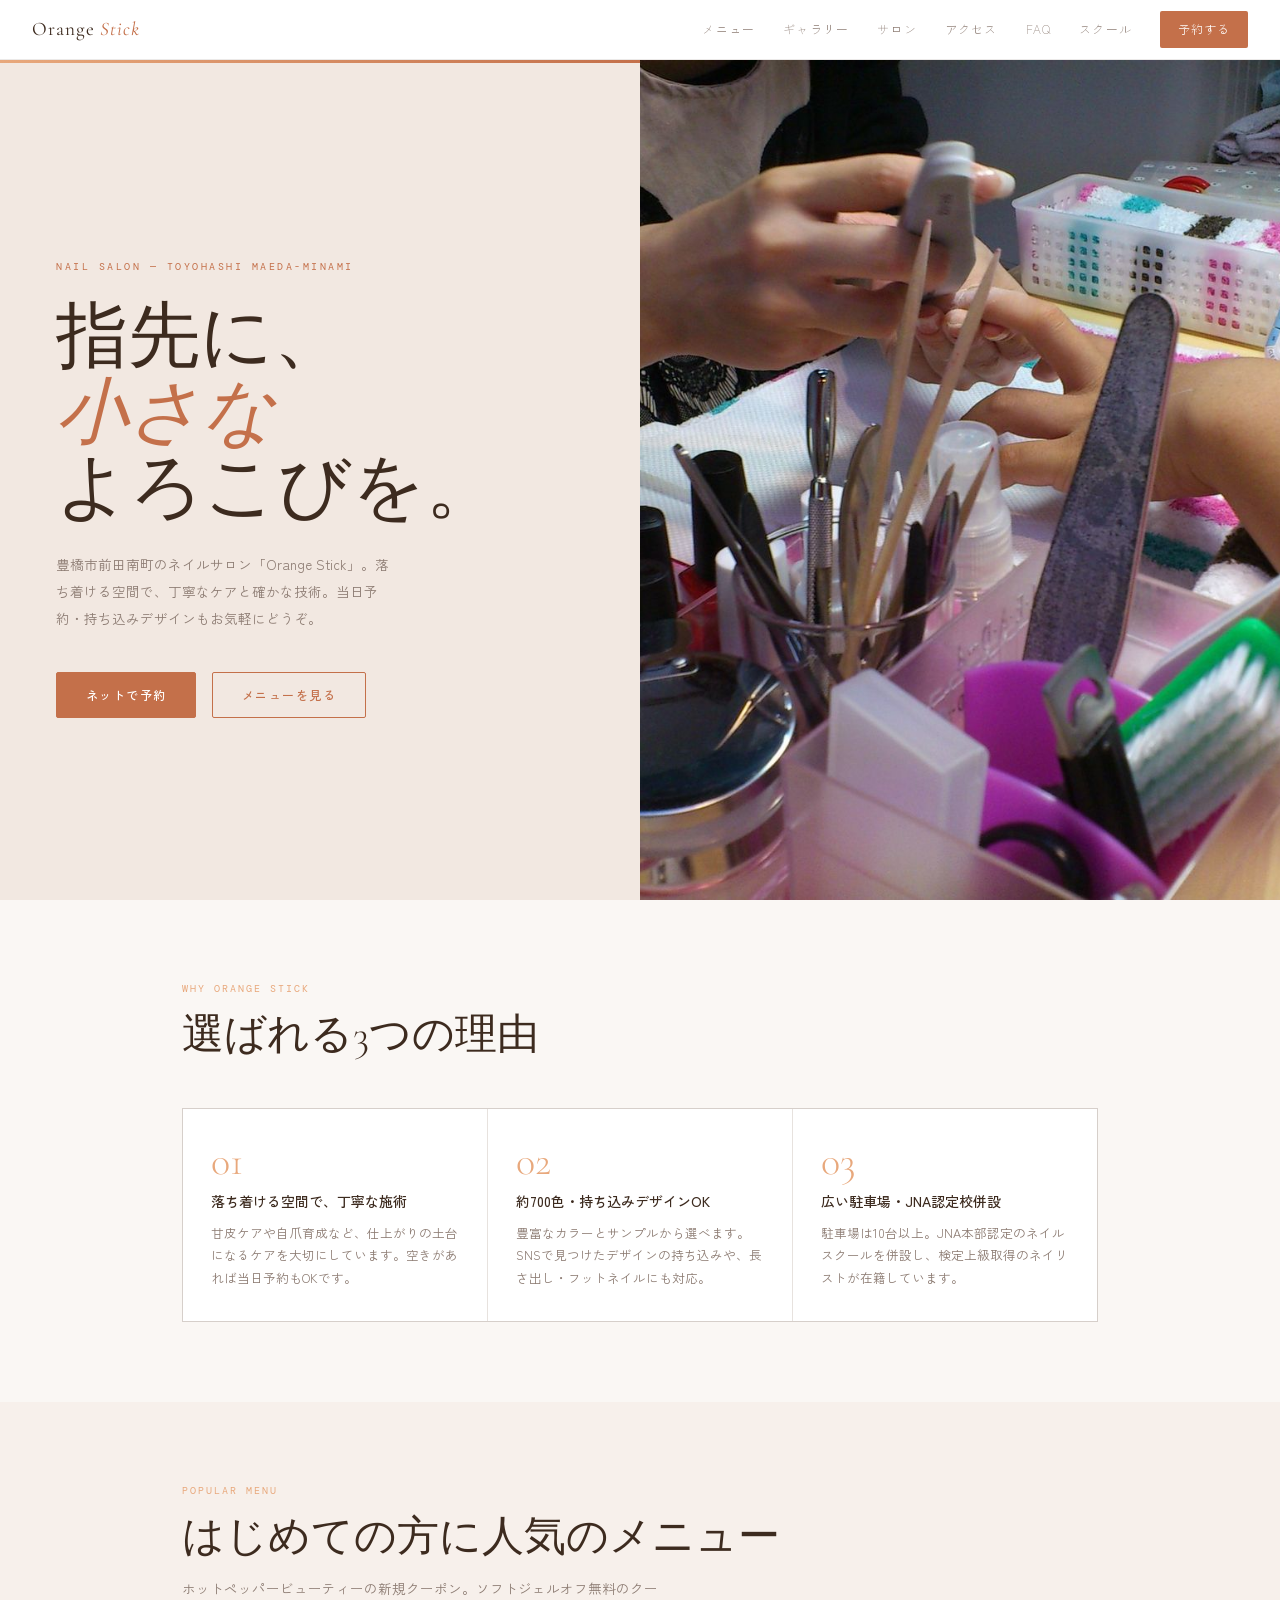
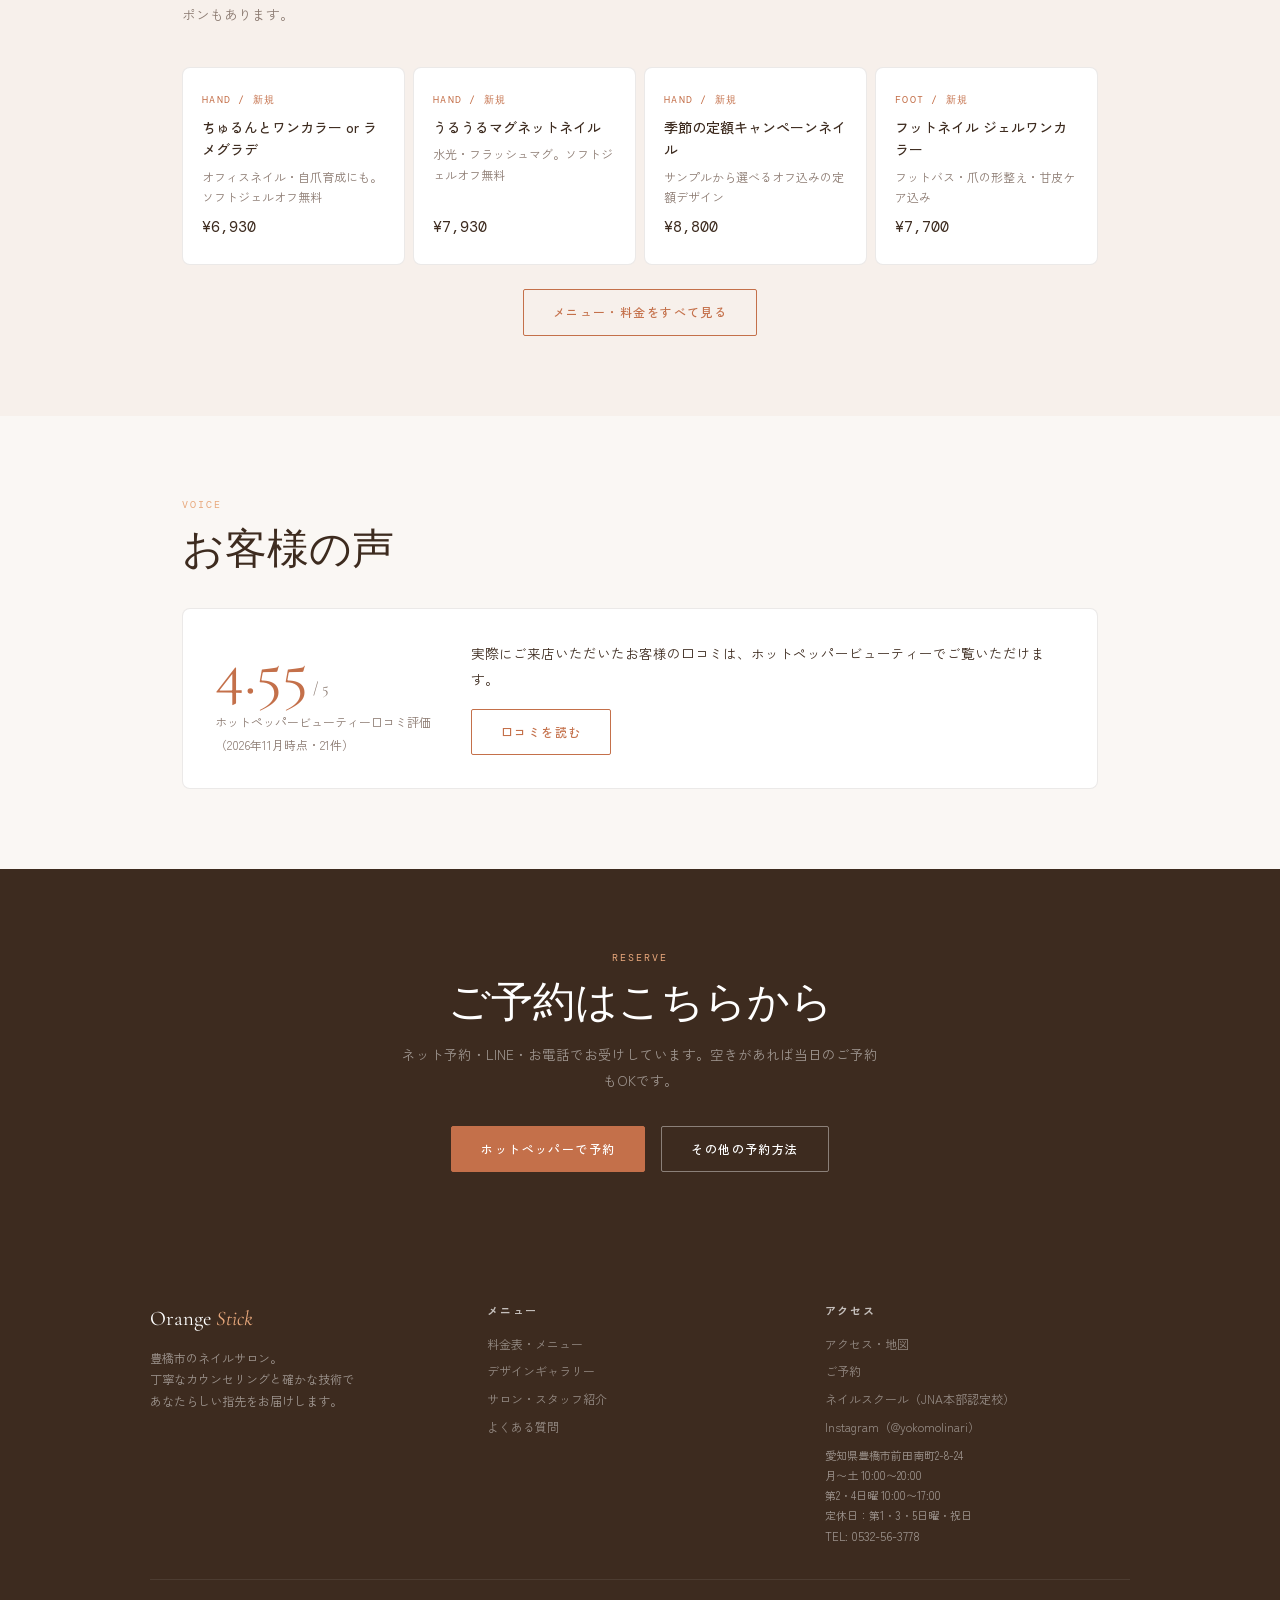
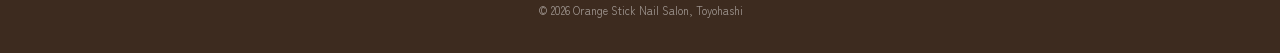
==== commit 57a97484: "Add files via upload" ====
--- a/index.html
+++ b/index.html
@@ -144,6 +144,14 @@
   .design-row { grid-template-columns: 1fr; }
 }
 </style>
+<!-- Google tag (gtag.js) -->
+<script async src="https://www.googletagmanager.com/gtag/js?id=AW-926962759"></script>
+<script>
+  window.dataLayer = window.dataLayer || [];
+  function gtag(){dataLayer.push(arguments);}
+  gtag('js', new Date());
+  gtag('config', 'AW-926962759');
+</script>
 </head>
 <body>
 <nav>
@@ -154,7 +162,7 @@
     <a href="salon.html">サロン</a>
     <a href="access.html">アクセス</a>
     <a href="faq.html">FAQ</a>
-    <a href="https://lpirie16-ship-it.github.io/orangestick-school/" target="_blank">スクール</a>
+    <a href="https://school.orangestick360.com/" target="_blank">スクール</a>
     <a href="reserve.html" class="nav-reserve">予約する</a>
   </div>
   <button class="nav-hamburger" aria-label="メニュー" onclick="document.getElementById('nav-links').classList.toggle('open')">
@@ -269,7 +277,7 @@
       <h4>アクセス</h4>
       <a href="access.html">アクセス・地図</a>
       <a href="reserve.html">ご予約</a>
-      <a href="https://lpirie16-ship-it.github.io/orangestick-school/" target="_blank">ネイルスクール（JNA本部認定校）</a><p style="font-size:11px; margin-top:.5rem; line-height:1.8;">愛知県豊橋市前田南町2-8-24<br>月〜土 10:00〜20:00<br>第2・4日曜 10:00〜17:00<br>定休日：第1・3・5日曜・祝日<br>TEL: <a href="tel:0532563778" style="display:inline;color:inherit">0532-56-3778</a></p>
+      <a href="https://school.orangestick360.com/" target="_blank">ネイルスクール（JNA本部認定校）</a><a href="https://www.instagram.com/yokomolinari/" target="_blank">Instagram（@yokomolinari）</a><p style="font-size:11px; margin-top:.5rem; line-height:1.8;">愛知県豊橋市前田南町2-8-24<br>月〜土 10:00〜20:00<br>第2・4日曜 10:00〜17:00<br>定休日：第1・3・5日曜・祝日<br>TEL: <a href="tel:0532563778" style="display:inline;color:inherit">0532-56-3778</a></p>
     </div>
   </div>
   <div class="footer-bottom">© 2026 Orange Stick Nail Salon, Toyohashi</div>
@@ -279,5 +287,23 @@
 const obs = new IntersectionObserver(e => e.forEach(x => x.isIntersecting && x.target.classList.add('visible')), { threshold: .1 });
 document.querySelectorAll('.reveal').forEach((el, i) => { el.style.transitionDelay = (i % 3) * .1 + 's'; obs.observe(el); });
 </script>
+<script>
+/* コンバージョン計測：Google広告で作成した各アクションの「ラベル」を '' の中に入れてください */
+var OS_CONV = { tel: 'pHrhCLqW_LkdEMeogboD', line: 'gBUACL2W_LkdEMeogboD', hotpepper: 'vSeACMCW_LkdEMeogboD', form: '7LWKCMOW_LkdEMeogboD' };
+function osTrack(kind){
+  try{
+    gtag('event', 'os_' + kind);
+    if (OS_CONV[kind]) gtag('event', 'conversion', { send_to: 'AW-926962759/' + OS_CONV[kind] });
+  }catch(e){}
+}
+document.addEventListener('click', function(e){
+  var a = e.target.closest && e.target.closest('a'); if(!a) return;
+  var h = a.getAttribute('href') || '';
+  if (h.indexOf('tel:') === 0) osTrack('tel');
+  else if (h.indexOf('line.me') > -1) osTrack('line');
+  else if (h.indexOf('hotpepper.jp') > -1) osTrack('hotpepper');
+  else if (h.indexOf('mailto:') === 0) osTrack('form');
+});
+</script>
 </body>
 </html>
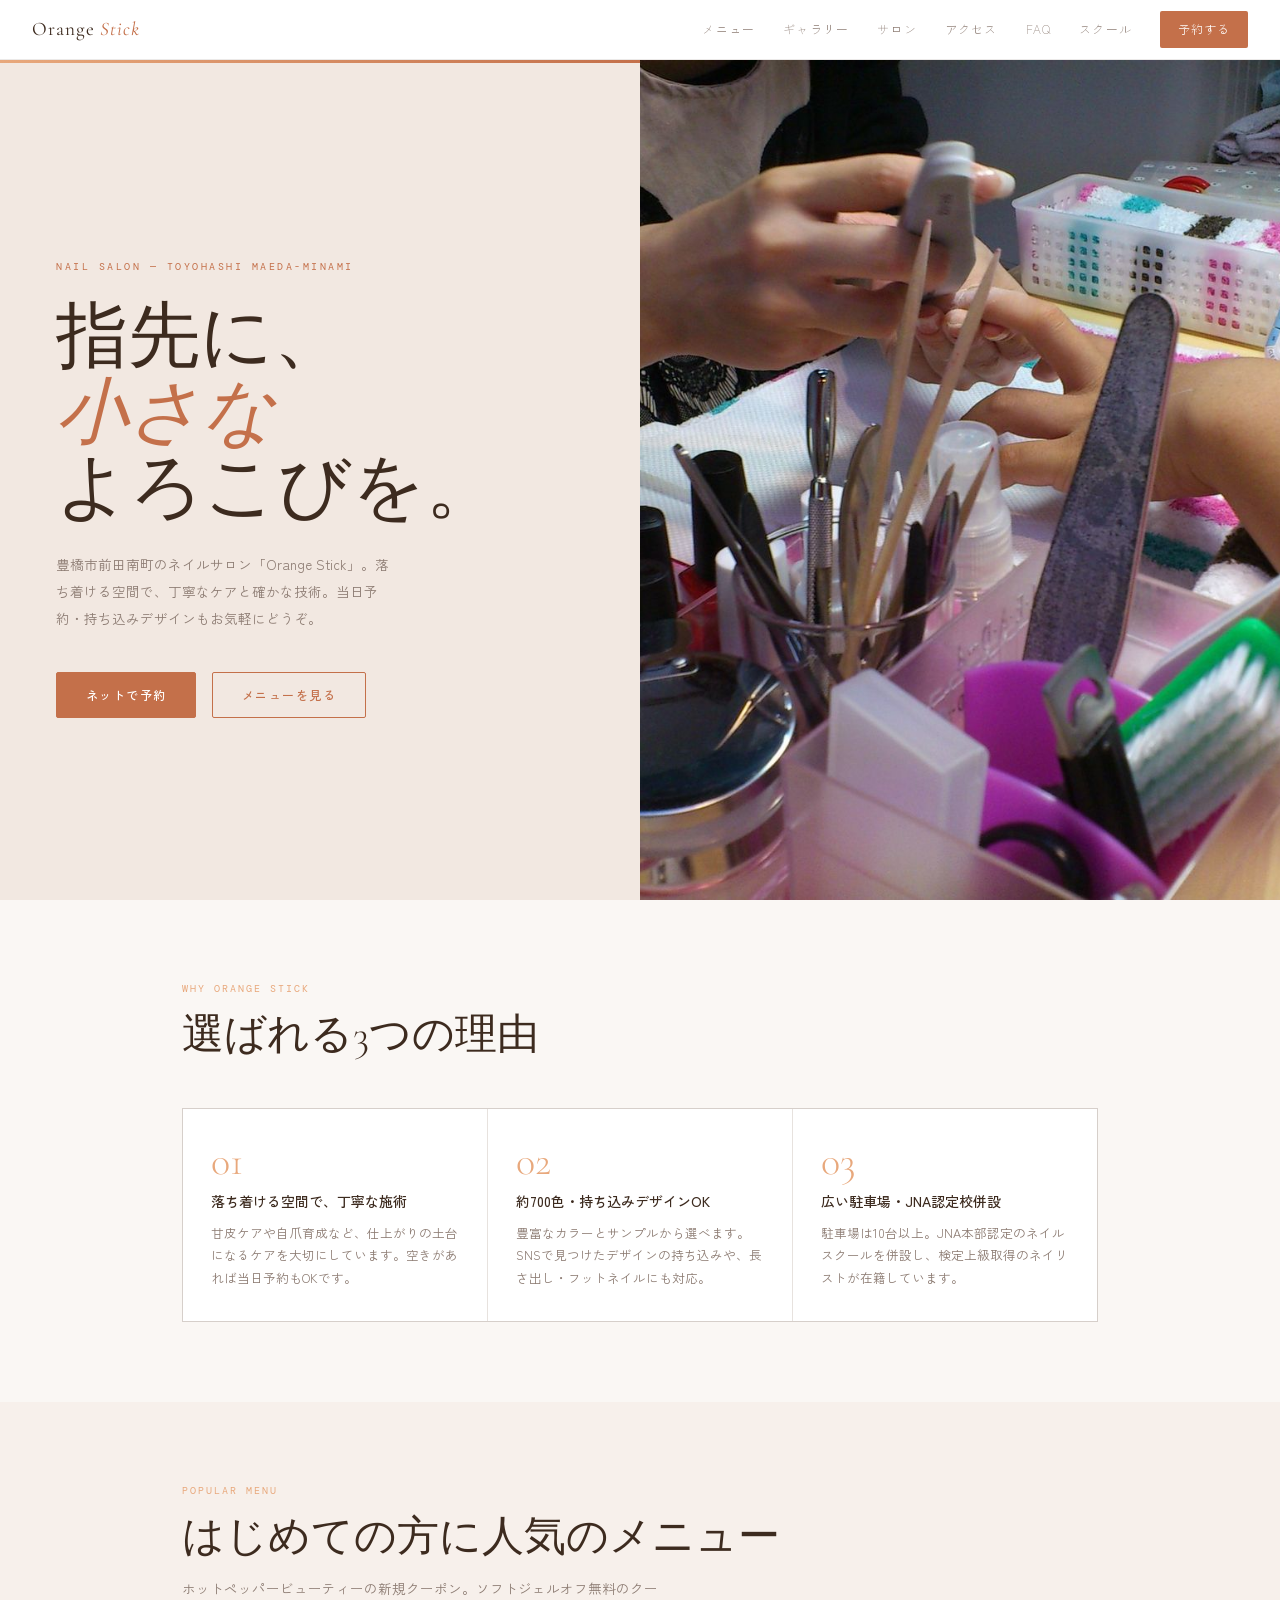
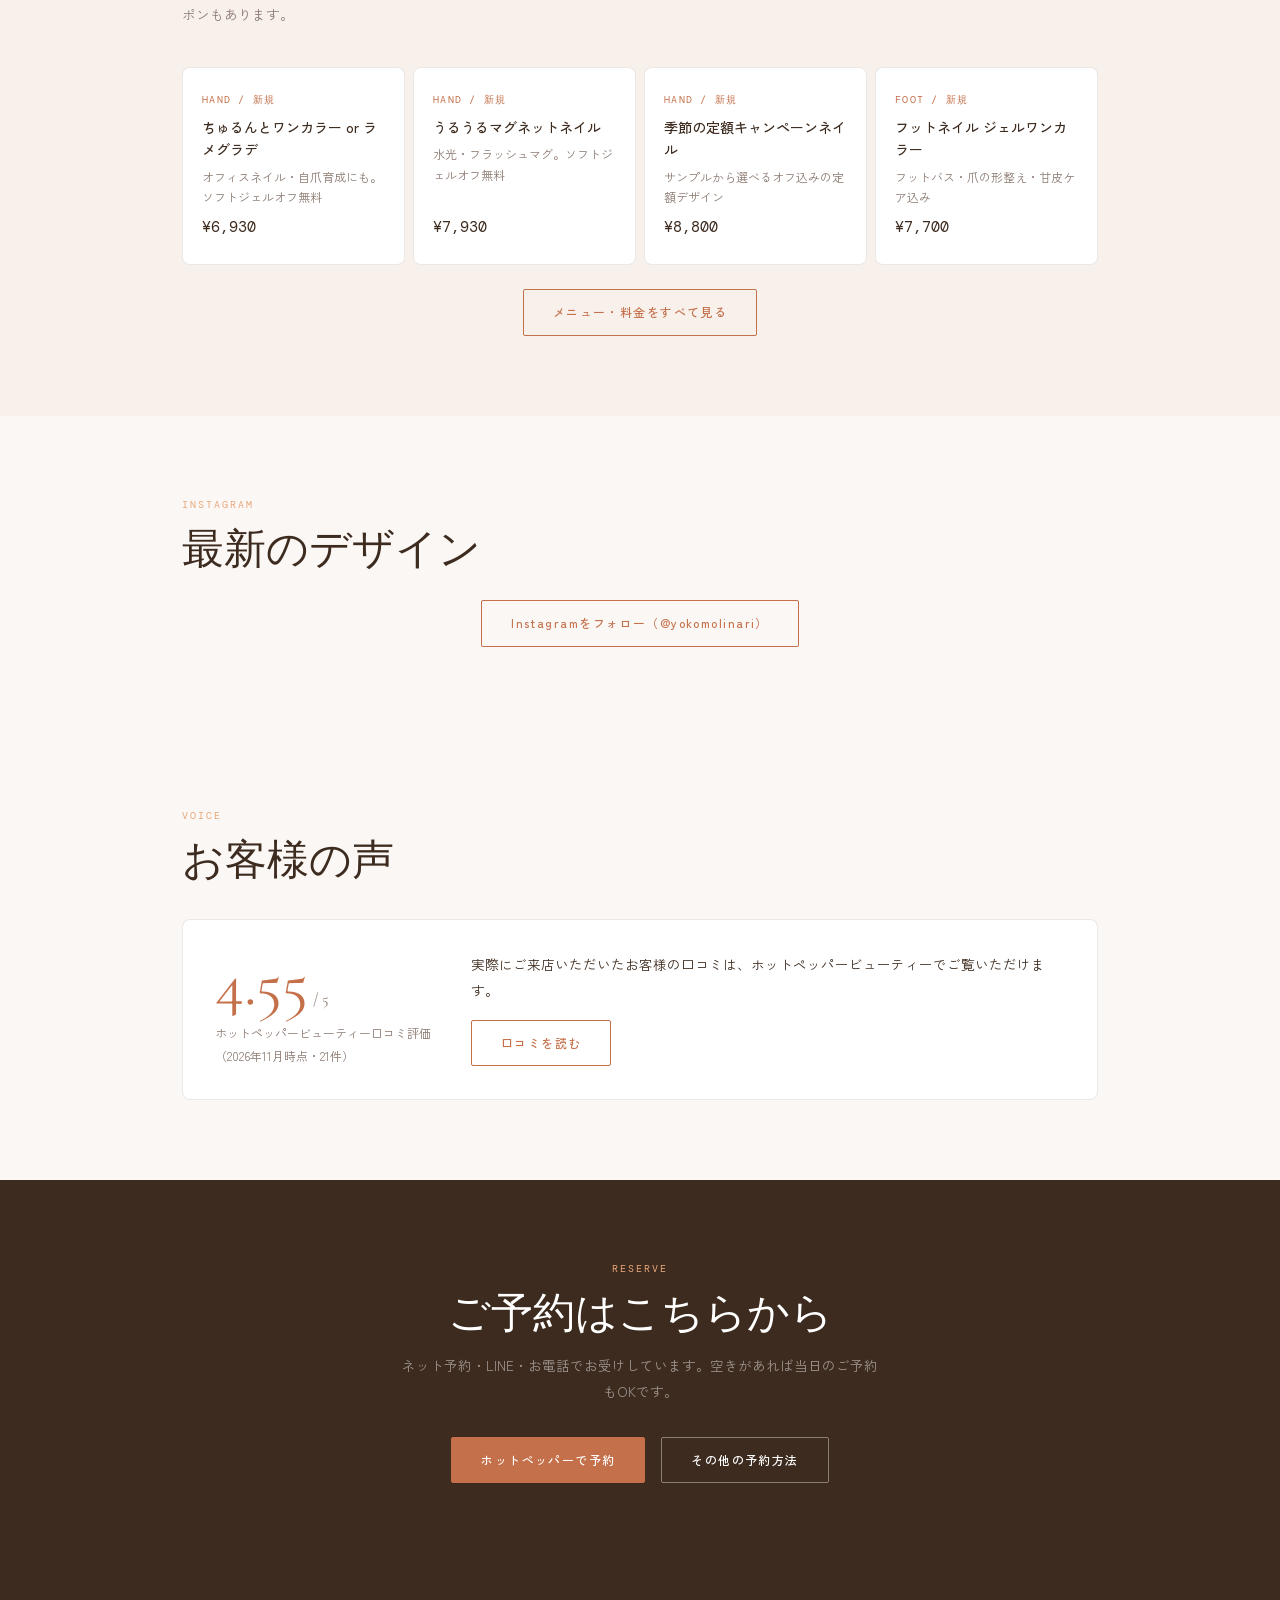
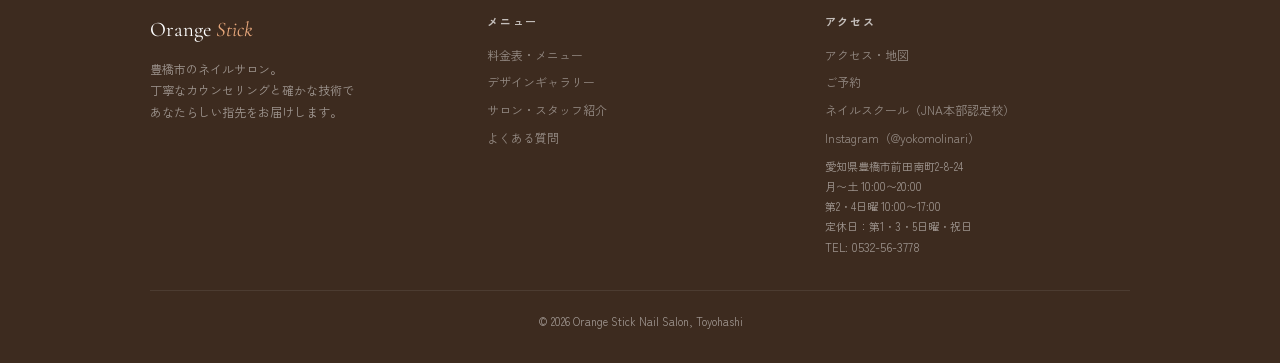
==== commit d88fcd0b: "Add files via upload" ====
--- a/index.html
+++ b/index.html
@@ -235,6 +235,24 @@
 <!-- VOICE -->
 <section>
   <div class="container">
+    <div class="sec-eyebrow">Instagram</div>
+    <h2 class="sec-h2 reveal">最新のデザイン</h2>
+    <div class="reveal" style="margin-top:1.5rem"><behold-widget feed-id="ViMTloHJNmNZcqWR6kQf"></behold-widget>
+<script>
+  (() => {
+    if(window.__bhldScript)return;window.__bhldScript=true;
+    const d=document,s=d.createElement("script");s.type="module";
+    s.src="https://w.behold.so/widget.js";setTimeout(()=>{d.head.append(s);},0);
+  })();
+</script></div>
+    <div style="margin-top:1.5rem; text-align:center;">
+      <a href="https://www.instagram.com/yokomolinari/" target="_blank" class="btn btn-outline">Instagramをフォロー（@yokomolinari）</a>
+    </div>
+  </div>
+</section>
+
+<section>
+  <div class="container">
     <div class="sec-eyebrow">Voice</div>
     <h2 class="sec-h2 reveal">お客様の声</h2>
     <div class="rating-box reveal">
